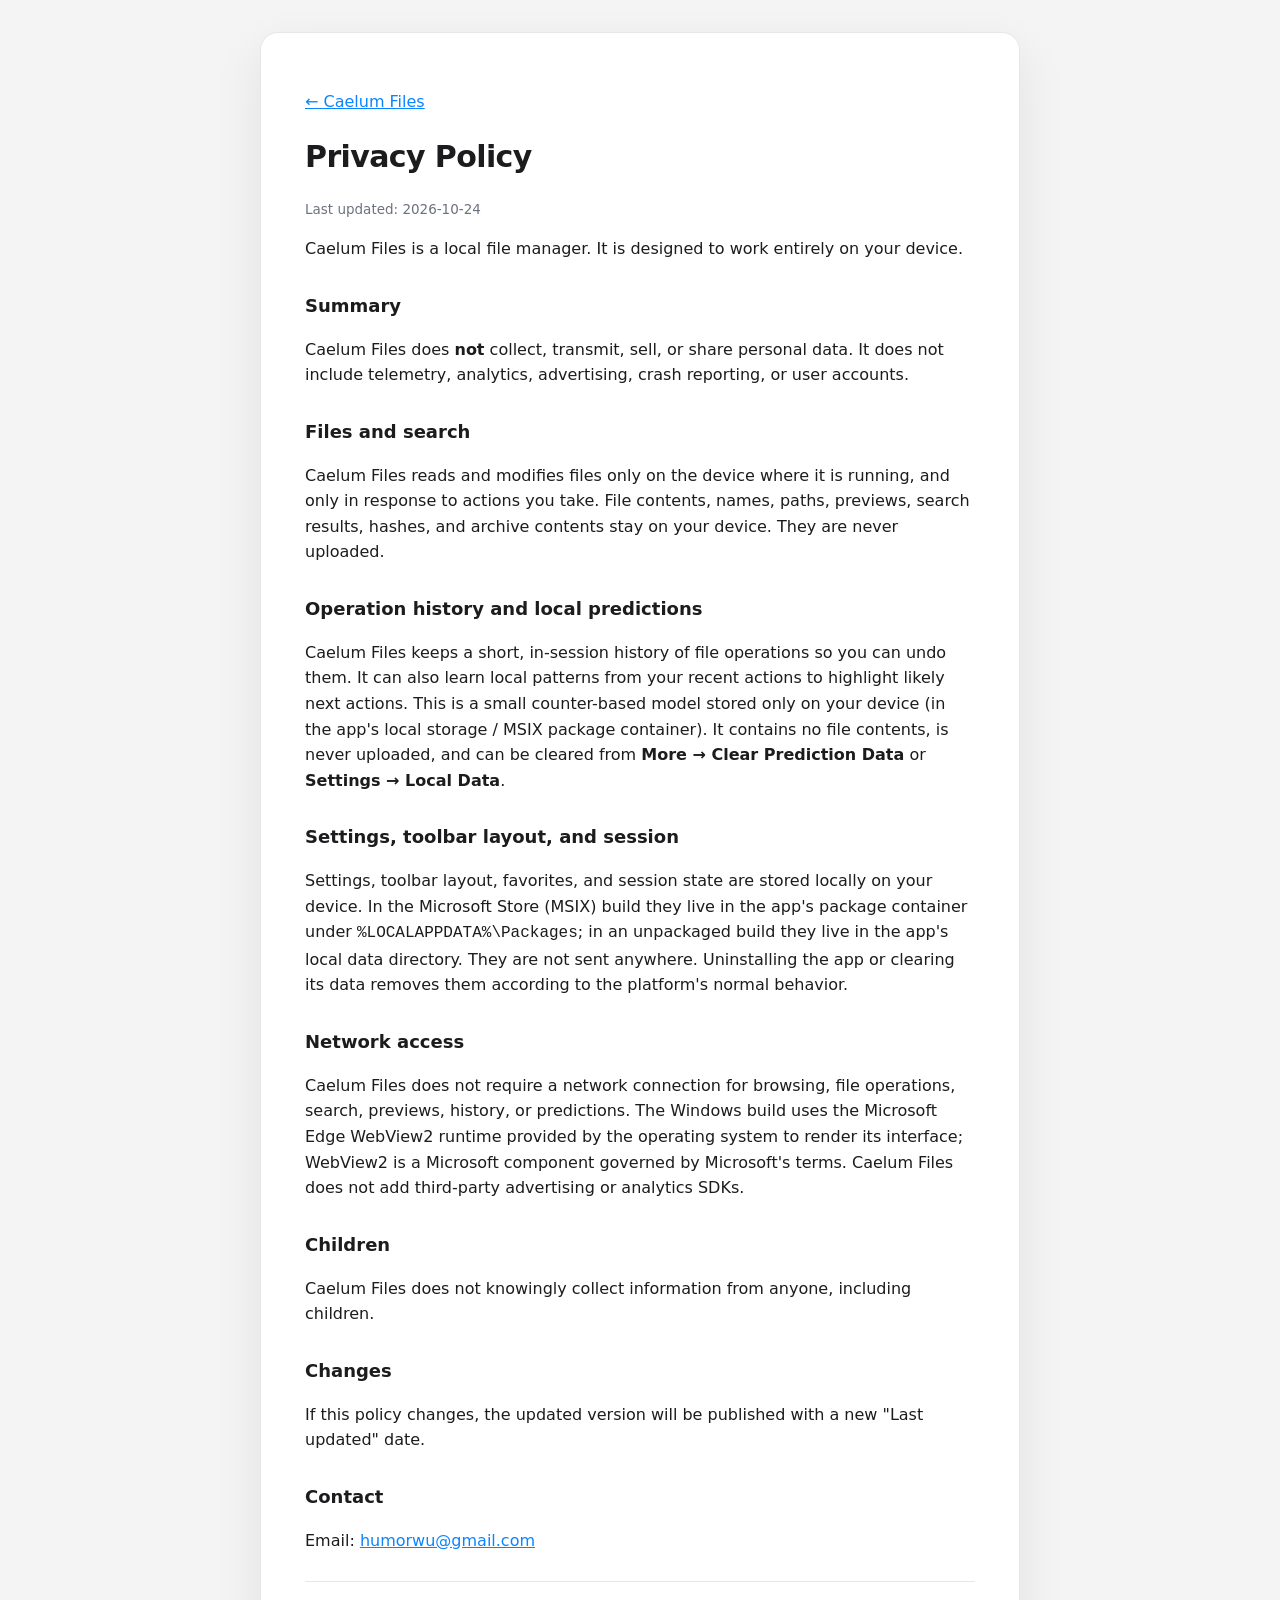
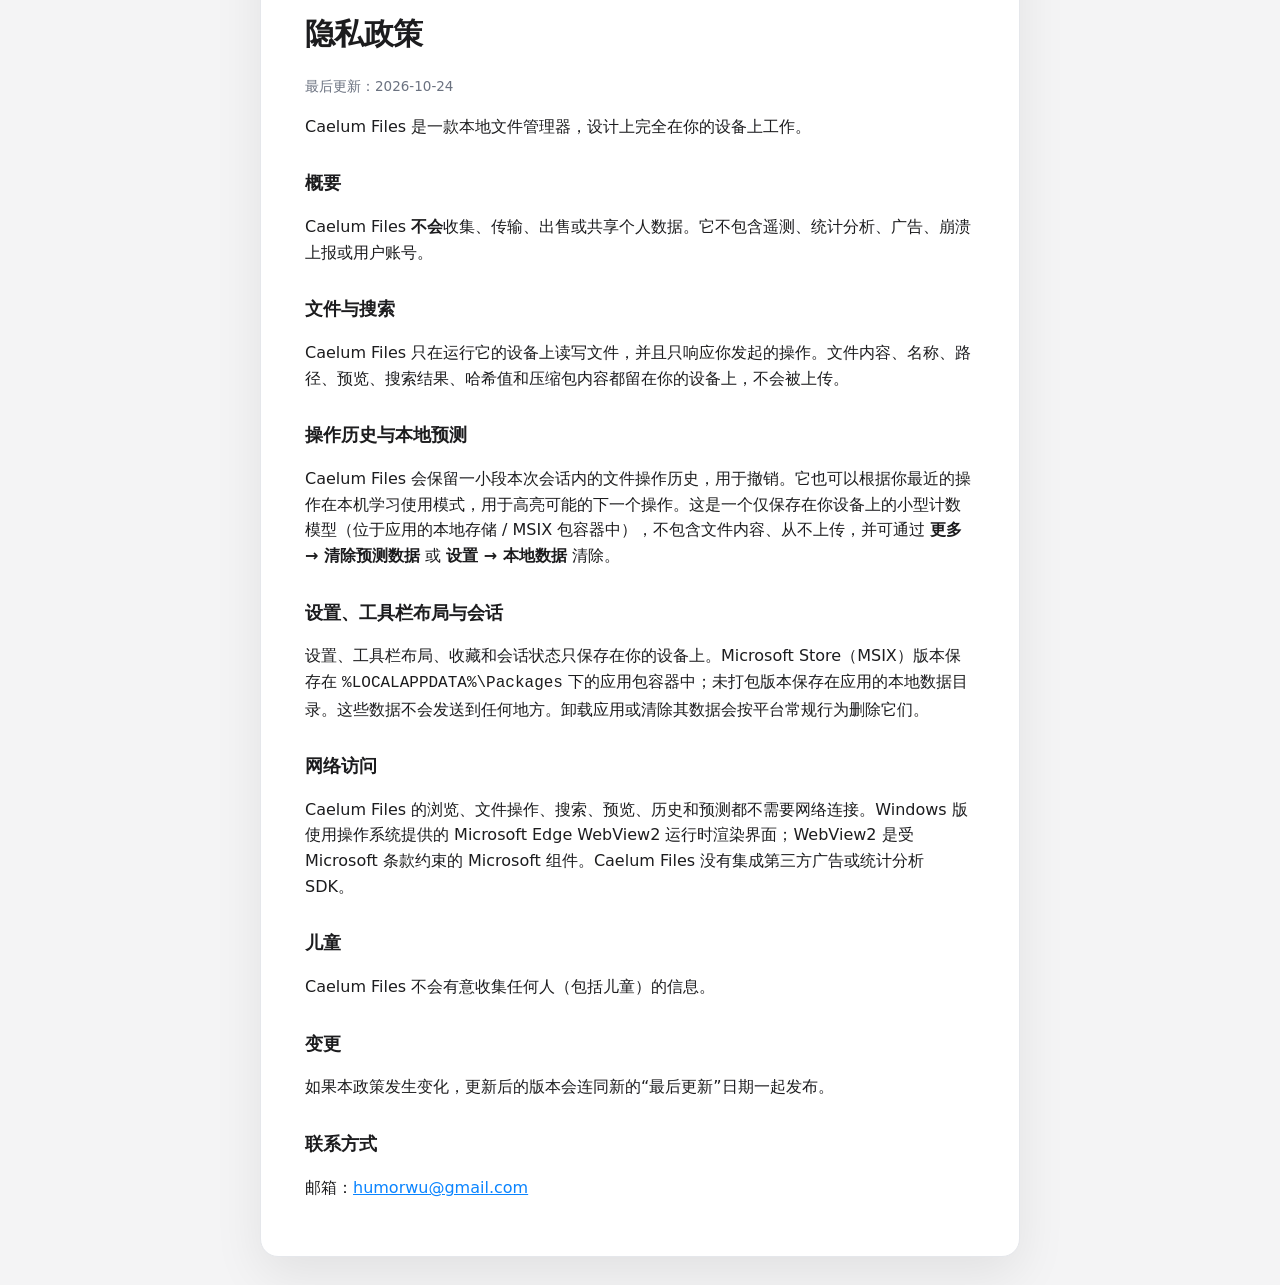
==== privacy.html @ 5aeb9200 "Add files via upload" ====
<!doctype html>
<html lang="en">
<head>
  <meta charset="utf-8" />
  <meta name="viewport" content="width=device-width, initial-scale=1" />
  <title>Privacy Policy — Caelum Files</title>
  <link rel="icon" href="icon-300.png" />
  <link rel="stylesheet" href="styles.css" />
</head>
<body>
  <main class="card">
    <p><a href="index.html">← Caelum Files</a></p>
    <h1>Privacy Policy</h1>
    <p class="note">Last updated: 2026-10-24</p>

    <p>Caelum Files is a local file manager. It is designed to work entirely on your device.</p>

    <h2>Summary</h2>
    <p>Caelum Files does <strong>not</strong> collect, transmit, sell, or share personal data. It does not include telemetry, analytics, advertising, crash reporting, or user accounts.</p>

    <h2>Files and search</h2>
    <p>Caelum Files reads and modifies files only on the device where it is running, and only in response to actions you take. File contents, names, paths, previews, search results, hashes, and archive contents stay on your device. They are never uploaded.</p>

    <h2>Operation history and local predictions</h2>
    <p>Caelum Files keeps a short, in-session history of file operations so you can undo them. It can also learn local patterns from your recent actions to highlight likely next actions. This is a small counter-based model stored only on your device (in the app's local storage / MSIX package container). It contains no file contents, is never uploaded, and can be cleared from <strong>More → Clear Prediction Data</strong> or <strong>Settings → Local Data</strong>.</p>

    <h2>Settings, toolbar layout, and session</h2>
    <p>Settings, toolbar layout, favorites, and session state are stored locally on your device. In the Microsoft Store (MSIX) build they live in the app's package container under <code>%LOCALAPPDATA%\Packages</code>; in an unpackaged build they live in the app's local data directory. They are not sent anywhere. Uninstalling the app or clearing its data removes them according to the platform's normal behavior.</p>

    <h2>Network access</h2>
    <p>Caelum Files does not require a network connection for browsing, file operations, search, previews, history, or predictions. The Windows build uses the Microsoft Edge WebView2 runtime provided by the operating system to render its interface; WebView2 is a Microsoft component governed by Microsoft's terms. Caelum Files does not add third-party advertising or analytics SDKs.</p>

    <h2>Children</h2>
    <p>Caelum Files does not knowingly collect information from anyone, including children.</p>

    <h2>Changes</h2>
    <p>If this policy changes, the updated version will be published with a new "Last updated" date.</p>

    <h2>Contact</h2>
    <p>Email: <a href="mailto:humorwu@gmail.com">humorwu@gmail.com</a></p>

    <hr />

    <h1>隐私政策</h1>
    <p class="note">最后更新：2026-10-24</p>

    <p>Caelum Files 是一款本地文件管理器，设计上完全在你的设备上工作。</p>

    <h2>概要</h2>
    <p>Caelum Files <strong>不会</strong>收集、传输、出售或共享个人数据。它不包含遥测、统计分析、广告、崩溃上报或用户账号。</p>

    <h2>文件与搜索</h2>
    <p>Caelum Files 只在运行它的设备上读写文件，并且只响应你发起的操作。文件内容、名称、路径、预览、搜索结果、哈希值和压缩包内容都留在你的设备上，不会被上传。</p>

    <h2>操作历史与本地预测</h2>
    <p>Caelum Files 会保留一小段本次会话内的文件操作历史，用于撤销。它也可以根据你最近的操作在本机学习使用模式，用于高亮可能的下一个操作。这是一个仅保存在你设备上的小型计数模型（位于应用的本地存储 / MSIX 包容器中），不包含文件内容、从不上传，并可通过 <strong>更多 → 清除预测数据</strong> 或 <strong>设置 → 本地数据</strong> 清除。</p>

    <h2>设置、工具栏布局与会话</h2>
    <p>设置、工具栏布局、收藏和会话状态只保存在你的设备上。Microsoft Store（MSIX）版本保存在 <code>%LOCALAPPDATA%\Packages</code> 下的应用包容器中；未打包版本保存在应用的本地数据目录。这些数据不会发送到任何地方。卸载应用或清除其数据会按平台常规行为删除它们。</p>

    <h2>网络访问</h2>
    <p>Caelum Files 的浏览、文件操作、搜索、预览、历史和预测都不需要网络连接。Windows 版使用操作系统提供的 Microsoft Edge WebView2 运行时渲染界面；WebView2 是受 Microsoft 条款约束的 Microsoft 组件。Caelum Files 没有集成第三方广告或统计分析 SDK。</p>

    <h2>儿童</h2>
    <p>Caelum Files 不会有意收集任何人（包括儿童）的信息。</p>

    <h2>变更</h2>
    <p>如果本政策发生变化，更新后的版本会连同新的“最后更新”日期一起发布。</p>

    <h2>联系方式</h2>
    <p>邮箱：<a href="mailto:humorwu@gmail.com">humorwu@gmail.com</a></p>
  </main>
</body>
</html>
---- styles.css ----
:root {
  color-scheme: light dark;
  --bg: #f4f4f5;
  --card: #ffffff;
  --text: #1c1c1e;
  --muted: #6b7280;
  --accent: #0a84ff;
  --border: #e5e7eb;
}

@media (prefers-color-scheme: dark) {
  :root {
    --bg: #111214;
    --card: #1c1d20;
    --text: #f2f2f7;
    --muted: #9ca3af;
    --border: #2c2f33;
  }
}

* { box-sizing: border-box; }

body {
  margin: 0;
  min-height: 100vh;
  display: flex;
  align-items: center;
  justify-content: center;
  padding: 32px 20px;
  background: var(--bg);
  color: var(--text);
  font: 16px/1.6 "Inter", system-ui, -apple-system, "Segoe UI", sans-serif;
}

.card {
  width: min(760px, 100%);
  background: var(--card);
  border: 1px solid var(--border);
  border-radius: 18px;
  padding: 40px 44px;
  box-shadow: 0 18px 50px rgba(0, 0, 0, 0.08);
}

.icon { border-radius: 20px; }

h1 { margin: 18px 0 6px; font-size: 30px; letter-spacing: -0.02em; }
h2 { margin: 30px 0 10px; font-size: 18px; }
.lede { margin: 0 0 24px; color: var(--muted); font-size: 17px; }
.note { margin: 18px 0 0; color: var(--muted); font-size: 13.5px; }

nav { display: flex; flex-wrap: wrap; gap: 10px; margin: 24px 0 8px; }

.button {
  display: inline-block;
  padding: 10px 16px;
  border-radius: 10px;
  background: var(--accent);
  color: #fff;
  text-decoration: none;
  font-weight: 600;
  font-size: 14px;
}
.button.secondary {
  background: transparent;
  color: var(--accent);
  border: 1px solid var(--accent);
}

ul { padding-left: 22px; }
li { margin: 6px 0; }
a { color: var(--accent); }
hr { border: 0; border-top: 1px solid var(--border); margin: 28px 0; }

@media (max-width: 560px) {
  .card { padding: 26px 22px; }
  h1 { font-size: 25px; }
}
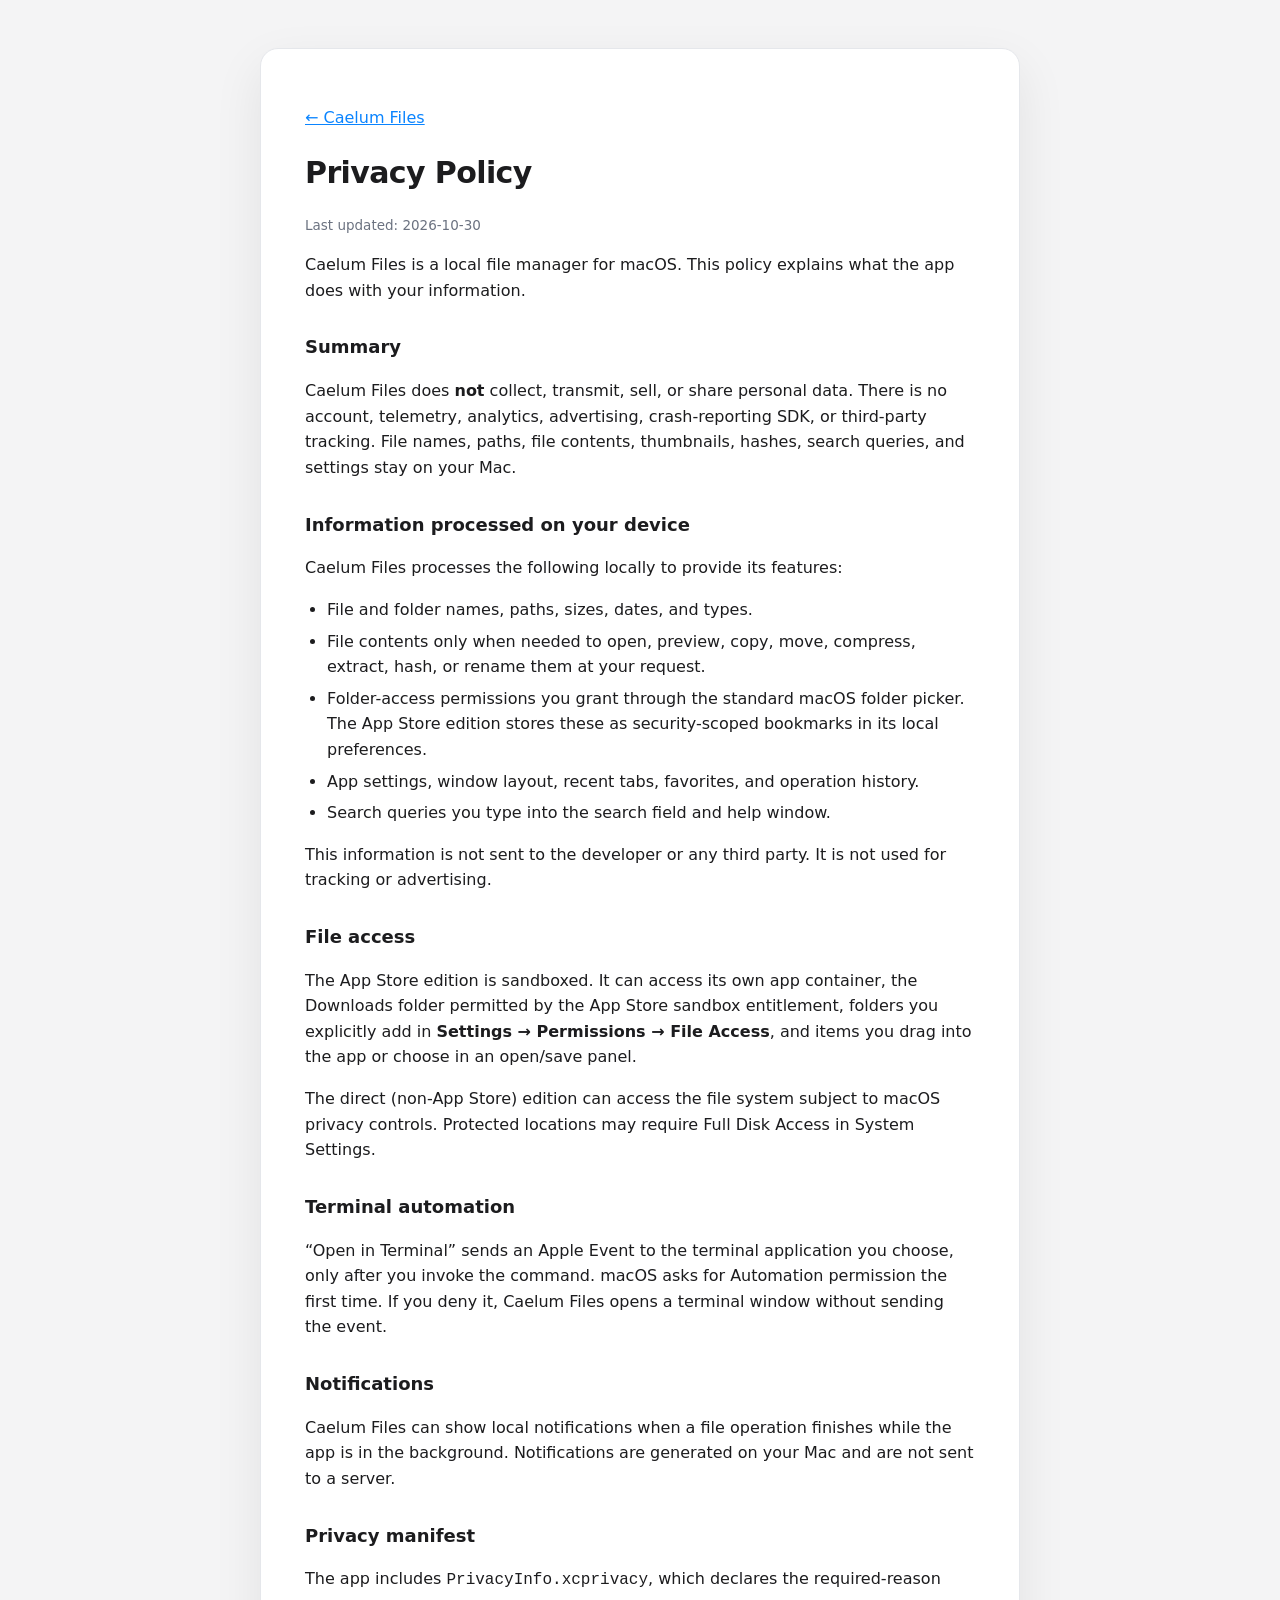
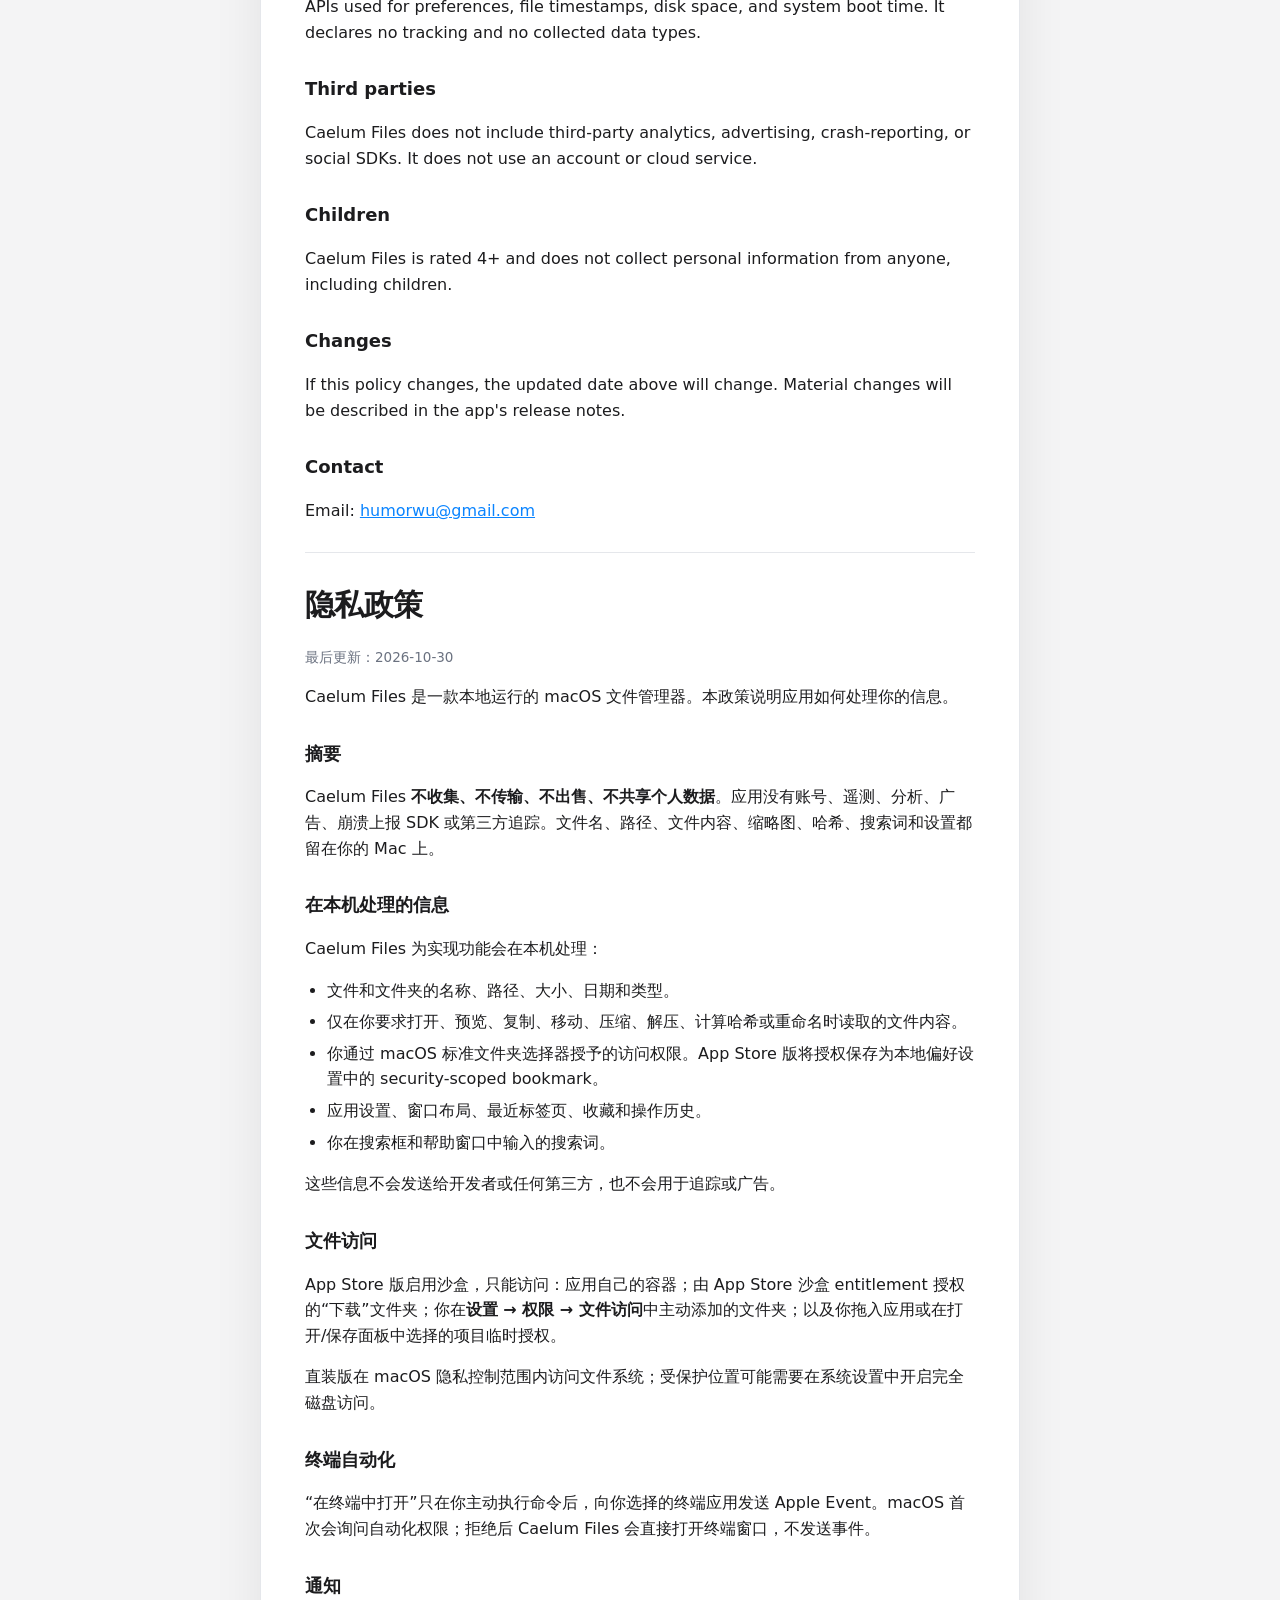
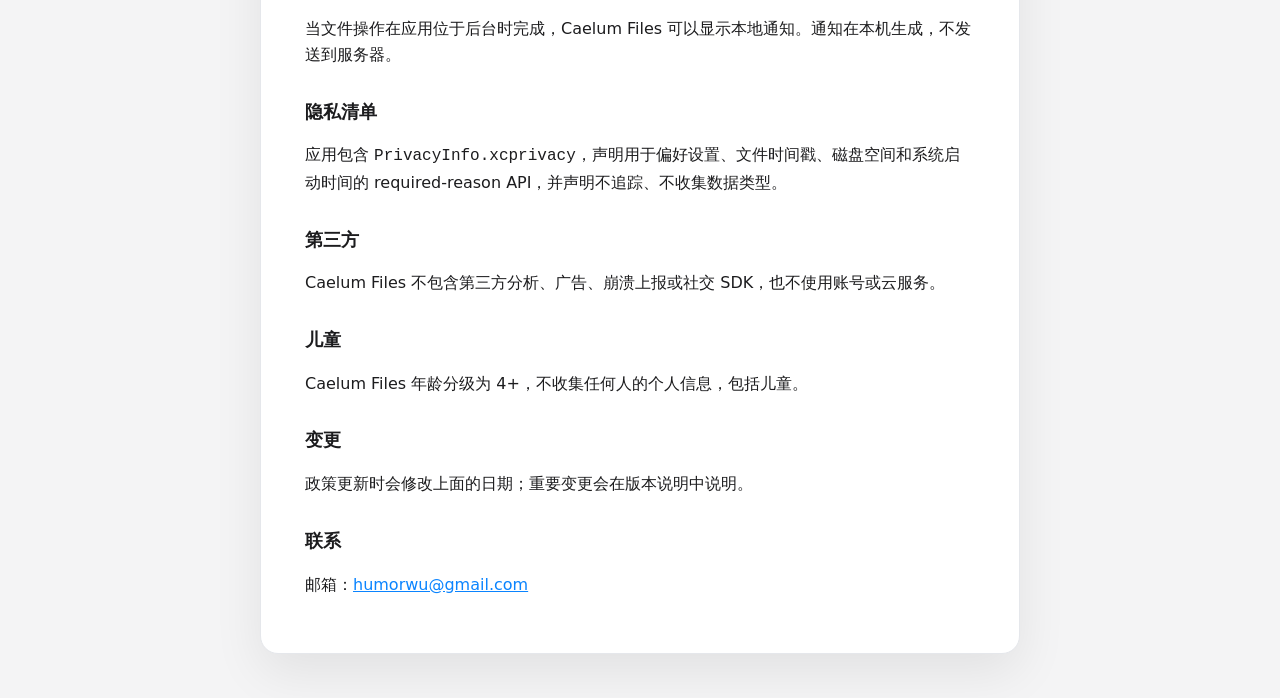
==== commit ead8427c: "Add files via upload" ====
--- a/privacy.html
+++ b/privacy.html
@@ -11,30 +11,45 @@
   <main class="card">
     <p><a href="index.html">← Caelum Files</a></p>
     <h1>Privacy Policy</h1>
-    <p class="note">Last updated: 2026-10-24</p>
+    <p class="note">Last updated: 2026-10-30</p>
 
-    <p>Caelum Files is a local file manager. It is designed to work entirely on your device.</p>
+    <p>Caelum Files is a local file manager for macOS. This policy explains what the app does with your information.</p>
 
     <h2>Summary</h2>
-    <p>Caelum Files does <strong>not</strong> collect, transmit, sell, or share personal data. It does not include telemetry, analytics, advertising, crash reporting, or user accounts.</p>
+    <p>Caelum Files does <strong>not</strong> collect, transmit, sell, or share personal data. There is no account, telemetry, analytics, advertising, crash-reporting SDK, or third-party tracking. File names, paths, file contents, thumbnails, hashes, search queries, and settings stay on your Mac.</p>
 
-    <h2>Files and search</h2>
-    <p>Caelum Files reads and modifies files only on the device where it is running, and only in response to actions you take. File contents, names, paths, previews, search results, hashes, and archive contents stay on your device. They are never uploaded.</p>
+    <h2>Information processed on your device</h2>
+    <p>Caelum Files processes the following locally to provide its features:</p>
+    <ul>
+      <li>File and folder names, paths, sizes, dates, and types.</li>
+      <li>File contents only when needed to open, preview, copy, move, compress, extract, hash, or rename them at your request.</li>
+      <li>Folder-access permissions you grant through the standard macOS folder picker. The App Store edition stores these as security-scoped bookmarks in its local preferences.</li>
+      <li>App settings, window layout, recent tabs, favorites, and operation history.</li>
+      <li>Search queries you type into the search field and help window.</li>
+    </ul>
+    <p>This information is not sent to the developer or any third party. It is not used for tracking or advertising.</p>
 
-    <h2>Operation history and local predictions</h2>
-    <p>Caelum Files keeps a short, in-session history of file operations so you can undo them. It can also learn local patterns from your recent actions to highlight likely next actions. This is a small counter-based model stored only on your device (in the app's local storage / MSIX package container). It contains no file contents, is never uploaded, and can be cleared from <strong>More → Clear Prediction Data</strong> or <strong>Settings → Local Data</strong>.</p>
+    <h2>File access</h2>
+    <p>The App Store edition is sandboxed. It can access its own app container, the Downloads folder permitted by the App Store sandbox entitlement, folders you explicitly add in <strong>Settings → Permissions → File Access</strong>, and items you drag into the app or choose in an open/save panel.</p>
+    <p>The direct (non-App Store) edition can access the file system subject to macOS privacy controls. Protected locations may require Full Disk Access in System Settings.</p>
 
-    <h2>Settings, toolbar layout, and session</h2>
-    <p>Settings, toolbar layout, favorites, and session state are stored locally on your device. In the Microsoft Store (MSIX) build they live in the app's package container under <code>%LOCALAPPDATA%\Packages</code>; in an unpackaged build they live in the app's local data directory. They are not sent anywhere. Uninstalling the app or clearing its data removes them according to the platform's normal behavior.</p>
+    <h2>Terminal automation</h2>
+    <p>“Open in Terminal” sends an Apple Event to the terminal application you choose, only after you invoke the command. macOS asks for Automation permission the first time. If you deny it, Caelum Files opens a terminal window without sending the event.</p>
 
-    <h2>Network access</h2>
-    <p>Caelum Files does not require a network connection for browsing, file operations, search, previews, history, or predictions. The Windows build uses the Microsoft Edge WebView2 runtime provided by the operating system to render its interface; WebView2 is a Microsoft component governed by Microsoft's terms. Caelum Files does not add third-party advertising or analytics SDKs.</p>
+    <h2>Notifications</h2>
+    <p>Caelum Files can show local notifications when a file operation finishes while the app is in the background. Notifications are generated on your Mac and are not sent to a server.</p>
+
+    <h2>Privacy manifest</h2>
+    <p>The app includes <code>PrivacyInfo.xcprivacy</code>, which declares the required-reason APIs used for preferences, file timestamps, disk space, and system boot time. It declares no tracking and no collected data types.</p>
+
+    <h2>Third parties</h2>
+    <p>Caelum Files does not include third-party analytics, advertising, crash-reporting, or social SDKs. It does not use an account or cloud service.</p>
 
     <h2>Children</h2>
-    <p>Caelum Files does not knowingly collect information from anyone, including children.</p>
+    <p>Caelum Files is rated 4+ and does not collect personal information from anyone, including children.</p>
 
     <h2>Changes</h2>
-    <p>If this policy changes, the updated version will be published with a new "Last updated" date.</p>
+    <p>If this policy changes, the updated date above will change. Material changes will be described in the app's release notes.</p>
 
     <h2>Contact</h2>
     <p>Email: <a href="mailto:humorwu@gmail.com">humorwu@gmail.com</a></p>
@@ -42,32 +57,47 @@
     <hr />
 
     <h1>隐私政策</h1>
-    <p class="note">最后更新：2026-10-24</p>
+    <p class="note">最后更新：2026-10-30</p>
 
-    <p>Caelum Files 是一款本地文件管理器，设计上完全在你的设备上工作。</p>
+    <p>Caelum Files 是一款本地运行的 macOS 文件管理器。本政策说明应用如何处理你的信息。</p>
 
-    <h2>概要</h2>
-    <p>Caelum Files <strong>不会</strong>收集、传输、出售或共享个人数据。它不包含遥测、统计分析、广告、崩溃上报或用户账号。</p>
+    <h2>摘要</h2>
+    <p>Caelum Files <strong>不收集、不传输、不出售、不共享个人数据</strong>。应用没有账号、遥测、分析、广告、崩溃上报 SDK 或第三方追踪。文件名、路径、文件内容、缩略图、哈希、搜索词和设置都留在你的 Mac 上。</p>
 
-    <h2>文件与搜索</h2>
-    <p>Caelum Files 只在运行它的设备上读写文件，并且只响应你发起的操作。文件内容、名称、路径、预览、搜索结果、哈希值和压缩包内容都留在你的设备上，不会被上传。</p>
+    <h2>在本机处理的信息</h2>
+    <p>Caelum Files 为实现功能会在本机处理：</p>
+    <ul>
+      <li>文件和文件夹的名称、路径、大小、日期和类型。</li>
+      <li>仅在你要求打开、预览、复制、移动、压缩、解压、计算哈希或重命名时读取的文件内容。</li>
+      <li>你通过 macOS 标准文件夹选择器授予的访问权限。App Store 版将授权保存为本地偏好设置中的 security-scoped bookmark。</li>
+      <li>应用设置、窗口布局、最近标签页、收藏和操作历史。</li>
+      <li>你在搜索框和帮助窗口中输入的搜索词。</li>
+    </ul>
+    <p>这些信息不会发送给开发者或任何第三方，也不会用于追踪或广告。</p>
 
-    <h2>操作历史与本地预测</h2>
-    <p>Caelum Files 会保留一小段本次会话内的文件操作历史，用于撤销。它也可以根据你最近的操作在本机学习使用模式，用于高亮可能的下一个操作。这是一个仅保存在你设备上的小型计数模型（位于应用的本地存储 / MSIX 包容器中），不包含文件内容、从不上传，并可通过 <strong>更多 → 清除预测数据</strong> 或 <strong>设置 → 本地数据</strong> 清除。</p>
+    <h2>文件访问</h2>
+    <p>App Store 版启用沙盒，只能访问：应用自己的容器；由 App Store 沙盒 entitlement 授权的“下载”文件夹；你在<strong>设置 → 权限 → 文件访问</strong>中主动添加的文件夹；以及你拖入应用或在打开/保存面板中选择的项目临时授权。</p>
+    <p>直装版在 macOS 隐私控制范围内访问文件系统；受保护位置可能需要在系统设置中开启完全磁盘访问。</p>
 
-    <h2>设置、工具栏布局与会话</h2>
-    <p>设置、工具栏布局、收藏和会话状态只保存在你的设备上。Microsoft Store（MSIX）版本保存在 <code>%LOCALAPPDATA%\Packages</code> 下的应用包容器中；未打包版本保存在应用的本地数据目录。这些数据不会发送到任何地方。卸载应用或清除其数据会按平台常规行为删除它们。</p>
+    <h2>终端自动化</h2>
+    <p>“在终端中打开”只在你主动执行命令后，向你选择的终端应用发送 Apple Event。macOS 首次会询问自动化权限；拒绝后 Caelum Files 会直接打开终端窗口，不发送事件。</p>
 
-    <h2>网络访问</h2>
-    <p>Caelum Files 的浏览、文件操作、搜索、预览、历史和预测都不需要网络连接。Windows 版使用操作系统提供的 Microsoft Edge WebView2 运行时渲染界面；WebView2 是受 Microsoft 条款约束的 Microsoft 组件。Caelum Files 没有集成第三方广告或统计分析 SDK。</p>
+    <h2>通知</h2>
+    <p>当文件操作在应用位于后台时完成，Caelum Files 可以显示本地通知。通知在本机生成，不发送到服务器。</p>
+
+    <h2>隐私清单</h2>
+    <p>应用包含 <code>PrivacyInfo.xcprivacy</code>，声明用于偏好设置、文件时间戳、磁盘空间和系统启动时间的 required-reason API，并声明不追踪、不收集数据类型。</p>
+
+    <h2>第三方</h2>
+    <p>Caelum Files 不包含第三方分析、广告、崩溃上报或社交 SDK，也不使用账号或云服务。</p>
 
     <h2>儿童</h2>
-    <p>Caelum Files 不会有意收集任何人（包括儿童）的信息。</p>
+    <p>Caelum Files 年龄分级为 4+，不收集任何人的个人信息，包括儿童。</p>
 
     <h2>变更</h2>
-    <p>如果本政策发生变化，更新后的版本会连同新的“最后更新”日期一起发布。</p>
+    <p>政策更新时会修改上面的日期；重要变更会在版本说明中说明。</p>
 
-    <h2>联系方式</h2>
+    <h2>联系</h2>
     <p>邮箱：<a href="mailto:humorwu@gmail.com">humorwu@gmail.com</a></p>
   </main>
 </body>
--- a/styles.css
+++ b/styles.css
@@ -23,10 +23,7 @@
 body {
   margin: 0;
   min-height: 100vh;
-  display: flex;
-  align-items: center;
-  justify-content: center;
-  padding: 32px 20px;
+  padding: 48px 20px;
   background: var(--bg);
   color: var(--text);
   font: 16px/1.6 "Inter", system-ui, -apple-system, "Segoe UI", sans-serif;
@@ -34,6 +31,7 @@
 
 .card {
   width: min(760px, 100%);
+  margin: 0 auto;
   background: var(--card);
   border: 1px solid var(--border);
   border-radius: 18px;
